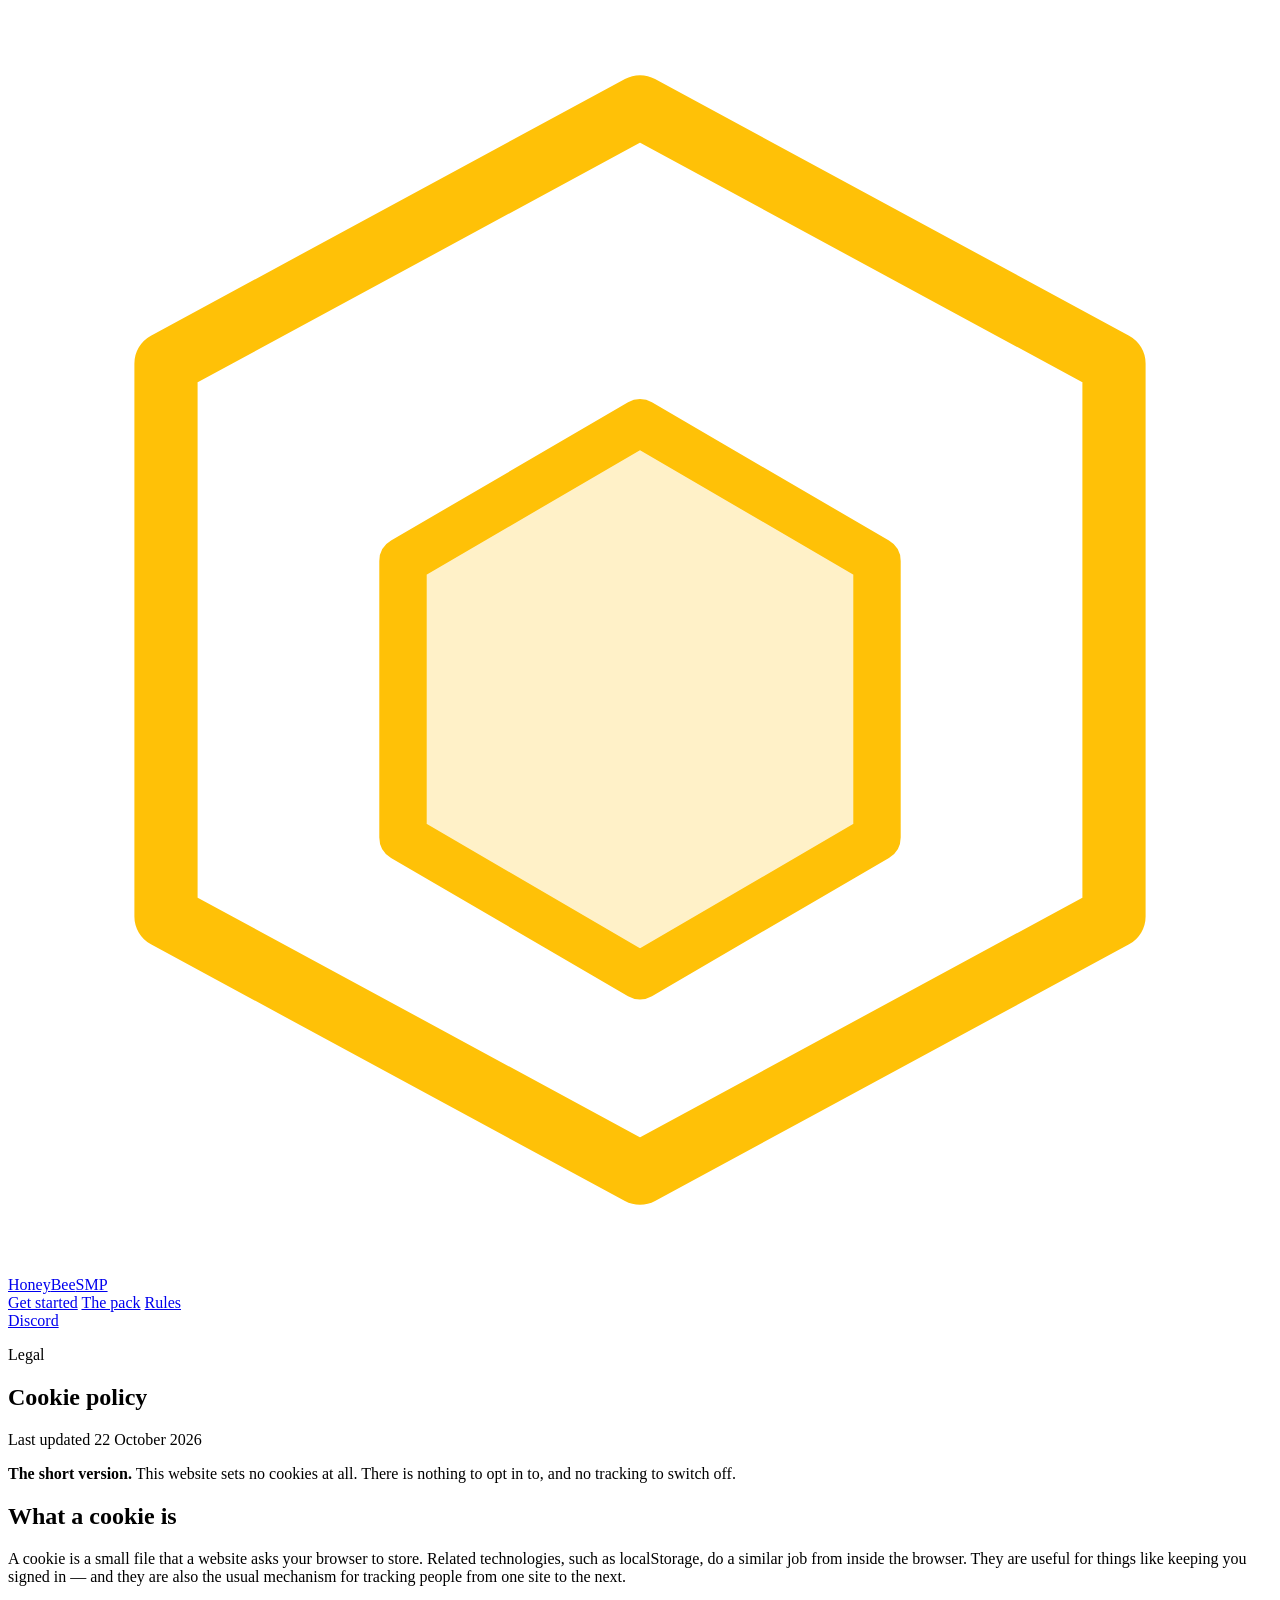
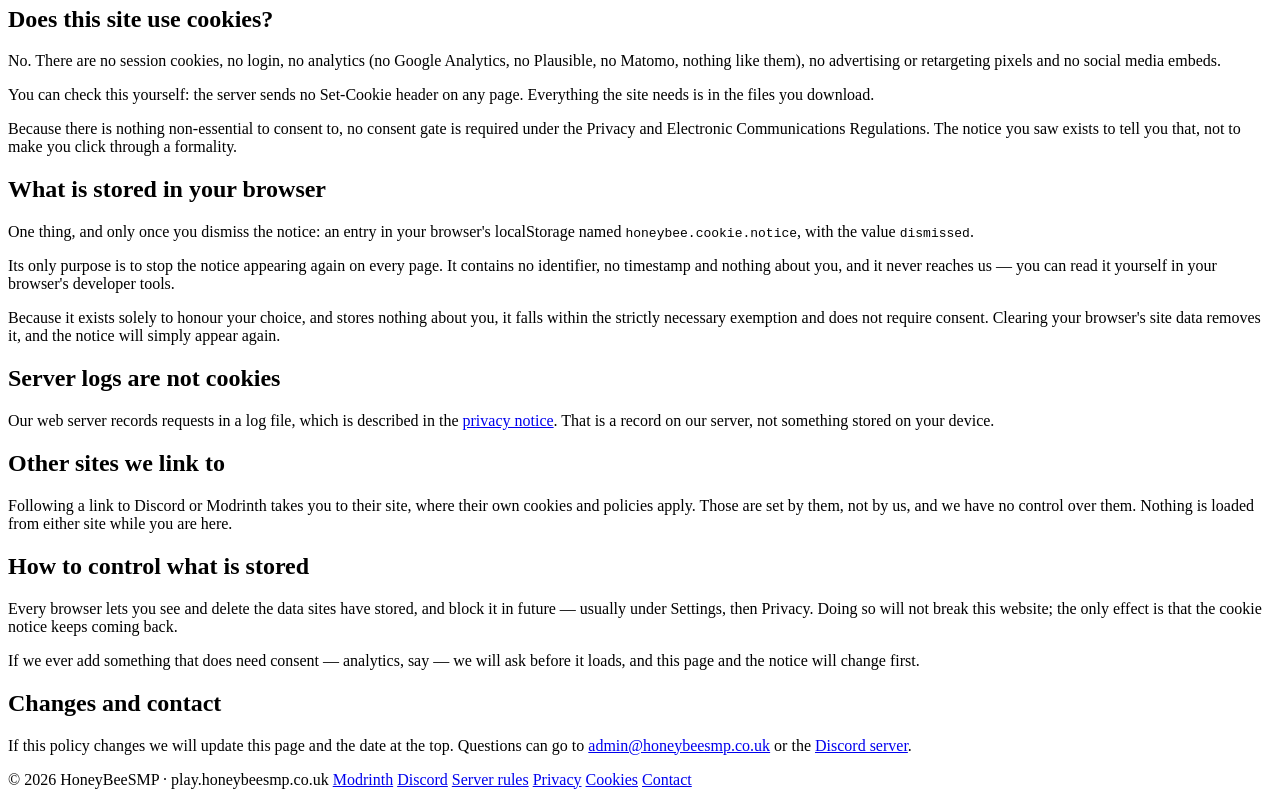
==== website/cookies.html @ 3a282241 "Split the website into pages and add the legal pages The single long page had grown past the point w" ====
<!DOCTYPE html>
<html lang="en">
<head>
  <meta charset="utf-8">
  <meta name="viewport" content="width=device-width, initial-scale=1">
  <title>Cookie policy - HoneyBeeSMP</title>
  <meta name="description" content="HoneyBeeSMP sets no cookies and runs no tracking. What is stored in your browser, and how to control it.">
  <meta name="theme-color" content="#0b0906">
  <meta property="og:title" content="Cookie policy - HoneyBeeSMP">
  <meta property="og:description" content="HoneyBeeSMP sets no cookies and runs no tracking. What is stored in your browser, and how to control it.">
  <meta property="og:type" content="website">
  <link rel="canonical" href="https://honeybeesmp.co.uk/cookies">
  <link rel="stylesheet" href="/assets/style.css">
</head>
<body>
  <div class="backdrop" aria-hidden="true"></div>

  <header class="nav">
    <div class="wrap">
      <a class="brand" href="#top">
        <svg viewBox="0 0 32 32" fill="none" aria-hidden="true">
          <path d="M16 2.5 28 9v14L16 29.5 4 23V9z" stroke="#ffc107" stroke-width="1.6" stroke-linejoin="round"/>
          <path d="M16 10.5 22 14v7l-6 3.5L10 21v-7z" fill="#ffc107" fill-opacity=".22" stroke="#ffc107" stroke-width="1.2" stroke-linejoin="round"/>
        </svg>
        <span>Honey<span class="bee">Bee</span>SMP</span>
      </a>
      <nav>
        <a href="/#join">Get started</a>
        <a href="/mods">The pack</a>
        <a href="/rules">Rules</a>
      </nav>
      <a class="btn ghost small" href="https://discord.gg/TsBmAGPtMG">Discord</a>
    </div>
  </header>

  <main id="top">
    <section class="section wrap">
      <p class="eyebrow">Legal</p>
      <h1>Cookie policy</h1>
      <p class="updated">Last updated 22 October 2026</p>
      <div class="prose">
        <p class="aside">
          <strong>The short version.</strong> This website sets no cookies at
          all. There is nothing to opt in to, and no tracking to switch off.
        </p>

        <h2>What a cookie is</h2>
        <p>
          A cookie is a small file that a website asks your browser to store.
          Related technologies, such as localStorage, do a similar job from
          inside the browser. They are useful for things like keeping you signed
          in &mdash; and they are also the usual mechanism for tracking people
          from one site to the next.
        </p>

        <h2>Does this site use cookies?</h2>
        <p>
          No. There are no session cookies, no login, no analytics (no Google
          Analytics, no Plausible, no Matomo, nothing like them), no advertising
          or retargeting pixels and no social media embeds.
        </p>
        <p>
          You can check this yourself: the server sends no Set-Cookie header on
          any page. Everything the site needs is in the files you download.
        </p>
        <p>
          Because there is nothing non-essential to consent to, no consent gate
          is required under the Privacy and Electronic Communications
          Regulations. The notice you saw exists to tell you that, not to make
          you click through a formality.
        </p>

        <h2>What is stored in your browser</h2>
        <p>
          One thing, and only once you dismiss the notice: an entry in your
          browser's localStorage named <code>honeybee.cookie.notice</code>, with
          the value <code>dismissed</code>.
        </p>
        <p>
          Its only purpose is to stop the notice appearing again on every page.
          It contains no identifier, no timestamp and nothing about you, and it
          never reaches us &mdash; you can read it yourself in your browser's
          developer tools.
        </p>
        <p>
          Because it exists solely to honour your choice, and stores nothing
          about you, it falls within the strictly necessary exemption and does
          not require consent. Clearing your browser's site data removes it, and
          the notice will simply appear again.
        </p>

        <h2>Server logs are not cookies</h2>
        <p>
          Our web server records requests in a log file, which is described in
          the <a href="/privacy">privacy notice</a>. That is a record on our
          server, not something stored on your device.
        </p>

        <h2>Other sites we link to</h2>
        <p>
          Following a link to Discord or Modrinth takes you to their site, where
          their own cookies and policies apply. Those are set by them, not by us,
          and we have no control over them. Nothing is loaded from either site
          while you are here.
        </p>

        <h2>How to control what is stored</h2>
        <p>
          Every browser lets you see and delete the data sites have stored, and
          block it in future &mdash; usually under Settings, then Privacy. Doing
          so will not break this website; the only effect is that the cookie
          notice keeps coming back.
        </p>
        <p>
          If we ever add something that does need consent &mdash; analytics, say
          &mdash; we will ask before it loads, and this page and the notice will
          change first.
        </p>

        <h2>Changes and contact</h2>
        <p>
          If this policy changes we will update this page and the date at the
          top. Questions can go to
          <a href="mailto:admin@honeybeesmp.co.uk">admin@honeybeesmp.co.uk</a>
          or the <a href="https://discord.gg/TsBmAGPtMG">Discord server</a>.
        </p>
      </div>
    </section>
  </main>

  <footer>
    <div class="wrap foot">
      <span>&copy; 2026 HoneyBeeSMP &middot; play.honeybeesmp.co.uk</span>
      <span class="foot-links">
        <a href="https://modrinth.com/server/honeybeesmp">Modrinth</a>
        <a href="https://discord.gg/TsBmAGPtMG">Discord</a>
        <a href="/rules">Server rules</a>
        <a href="/privacy">Privacy</a>
        <a href="/cookies">Cookies</a>
        <a href="mailto:admin@honeybeesmp.co.uk">Contact</a>
      </span>
    </div>
  </footer>

  <div class="cookie-banner" id="cookie-banner" role="region" aria-label="Cookie notice" hidden>
    <p>
      This site sets <strong>no cookies</strong> and runs no tracking. It saves one
      thing in your browser: that you have read this.
      <a href="/cookies">Cookie policy</a>.
    </p>
    <button class="btn primary small" type="button" data-cookie-dismiss>Got it</button>
  </div>
  <script src="/assets/site.js" defer></script>
</body>
</html>
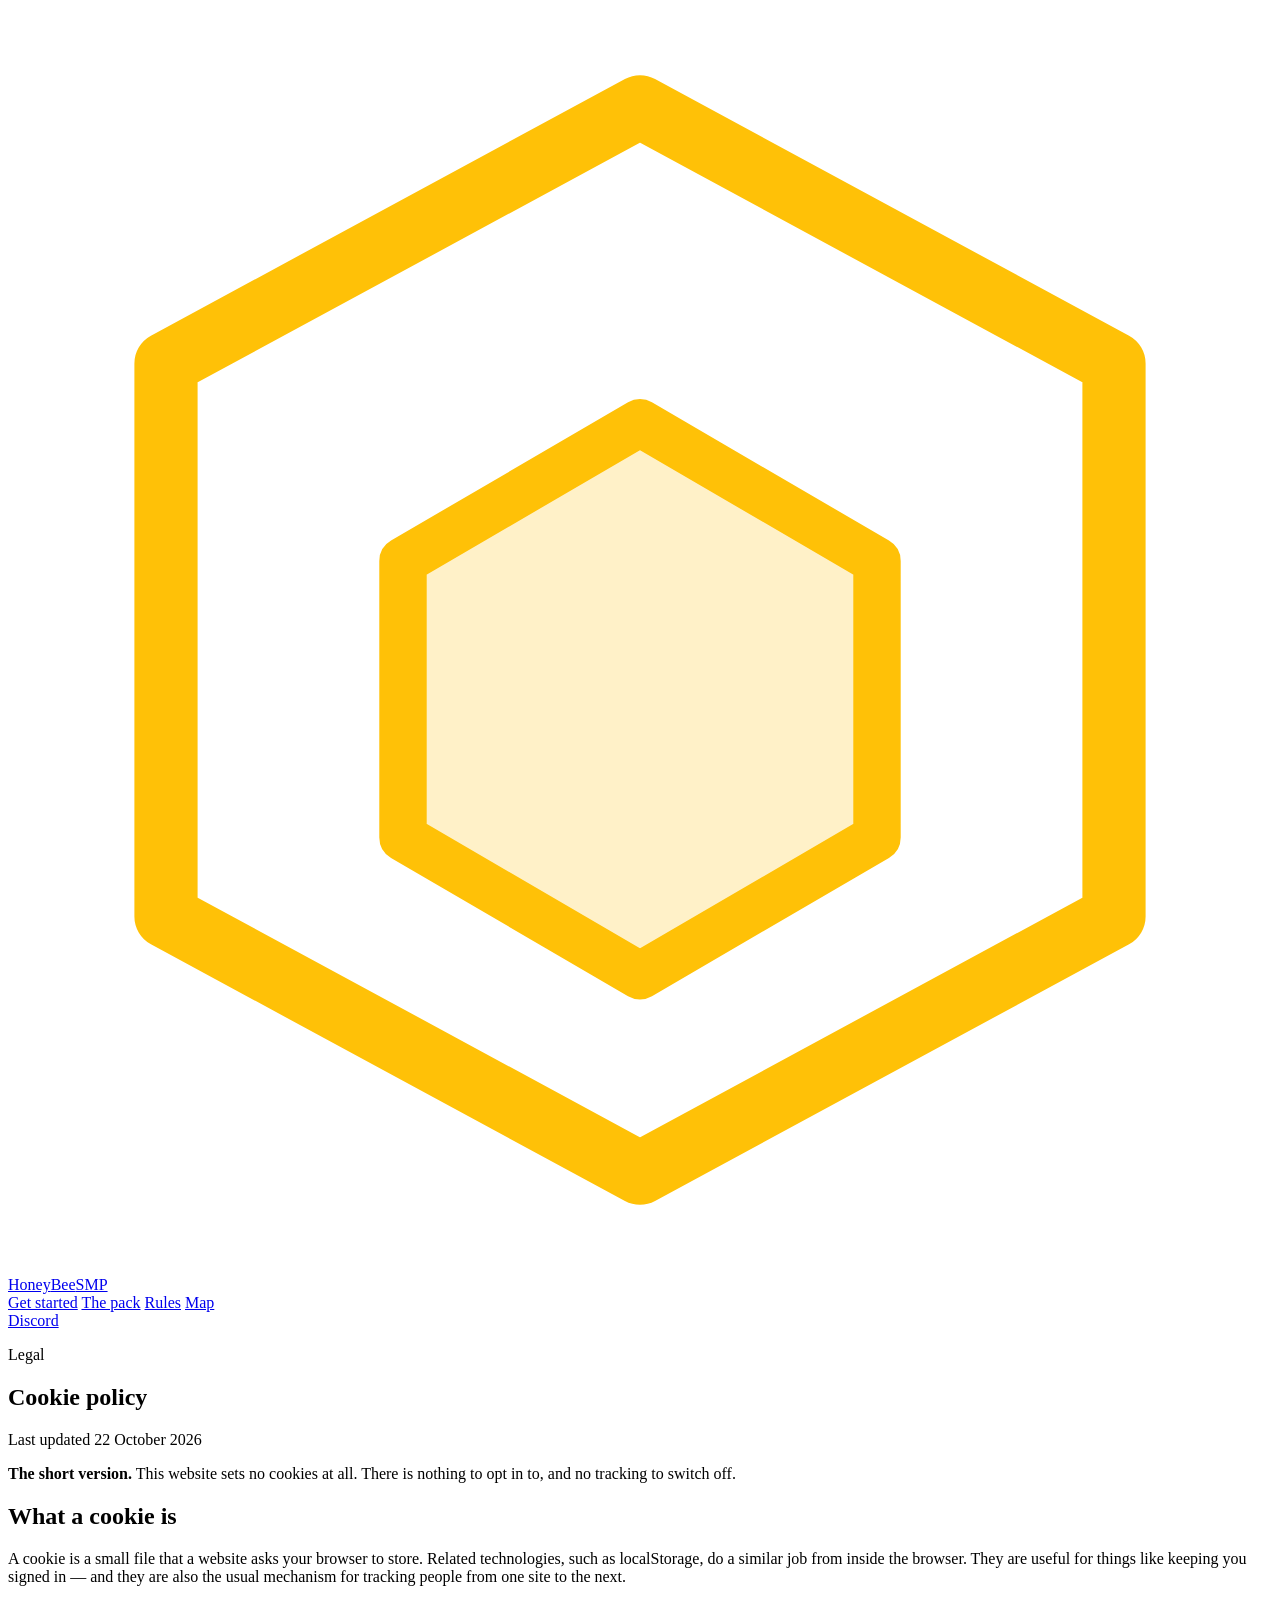
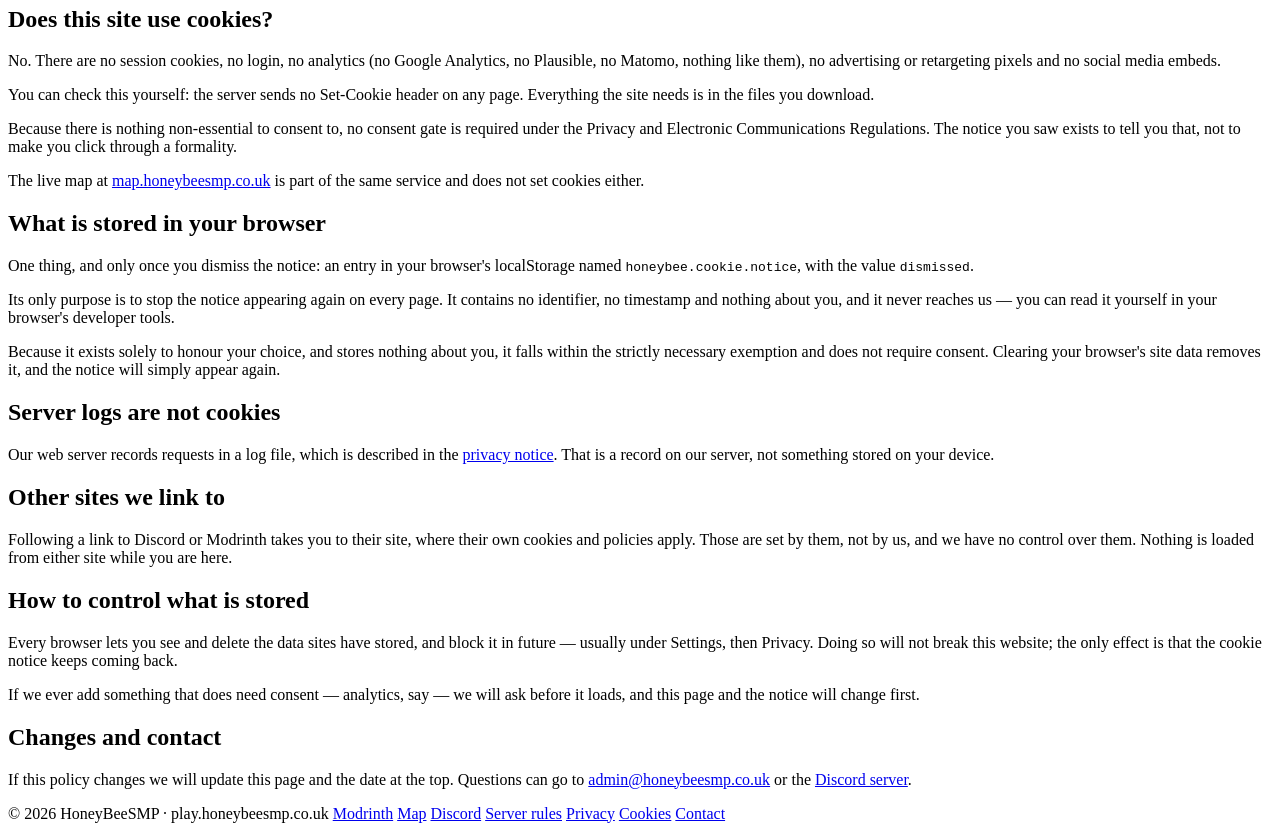
==== commit 5f24a7c1: "Link the live map from the site, the README and Discord The map gets a link in the site navigation a" ====
--- a/website/cookies.html
+++ b/website/cookies.html
@@ -28,6 +28,7 @@
         <a href="/#join">Get started</a>
         <a href="/mods">The pack</a>
         <a href="/rules">Rules</a>
+        <a href="https://map.honeybeesmp.co.uk">Map</a>
       </nav>
       <a class="btn ghost small" href="https://discord.gg/TsBmAGPtMG">Discord</a>
     </div>
@@ -68,6 +69,11 @@
           is required under the Privacy and Electronic Communications
           Regulations. The notice you saw exists to tell you that, not to make
           you click through a formality.
+        </p>
+        <p>
+          The live map at
+          <a href="https://map.honeybeesmp.co.uk">map.honeybeesmp.co.uk</a> is
+          part of the same service and does not set cookies either.
         </p>
 
         <h2>What is stored in your browser</h2>
@@ -133,6 +139,7 @@
       <span>&copy; 2026 HoneyBeeSMP &middot; play.honeybeesmp.co.uk</span>
       <span class="foot-links">
         <a href="https://modrinth.com/server/honeybeesmp">Modrinth</a>
+        <a href="https://map.honeybeesmp.co.uk">Map</a>
         <a href="https://discord.gg/TsBmAGPtMG">Discord</a>
         <a href="/rules">Server rules</a>
         <a href="/privacy">Privacy</a>
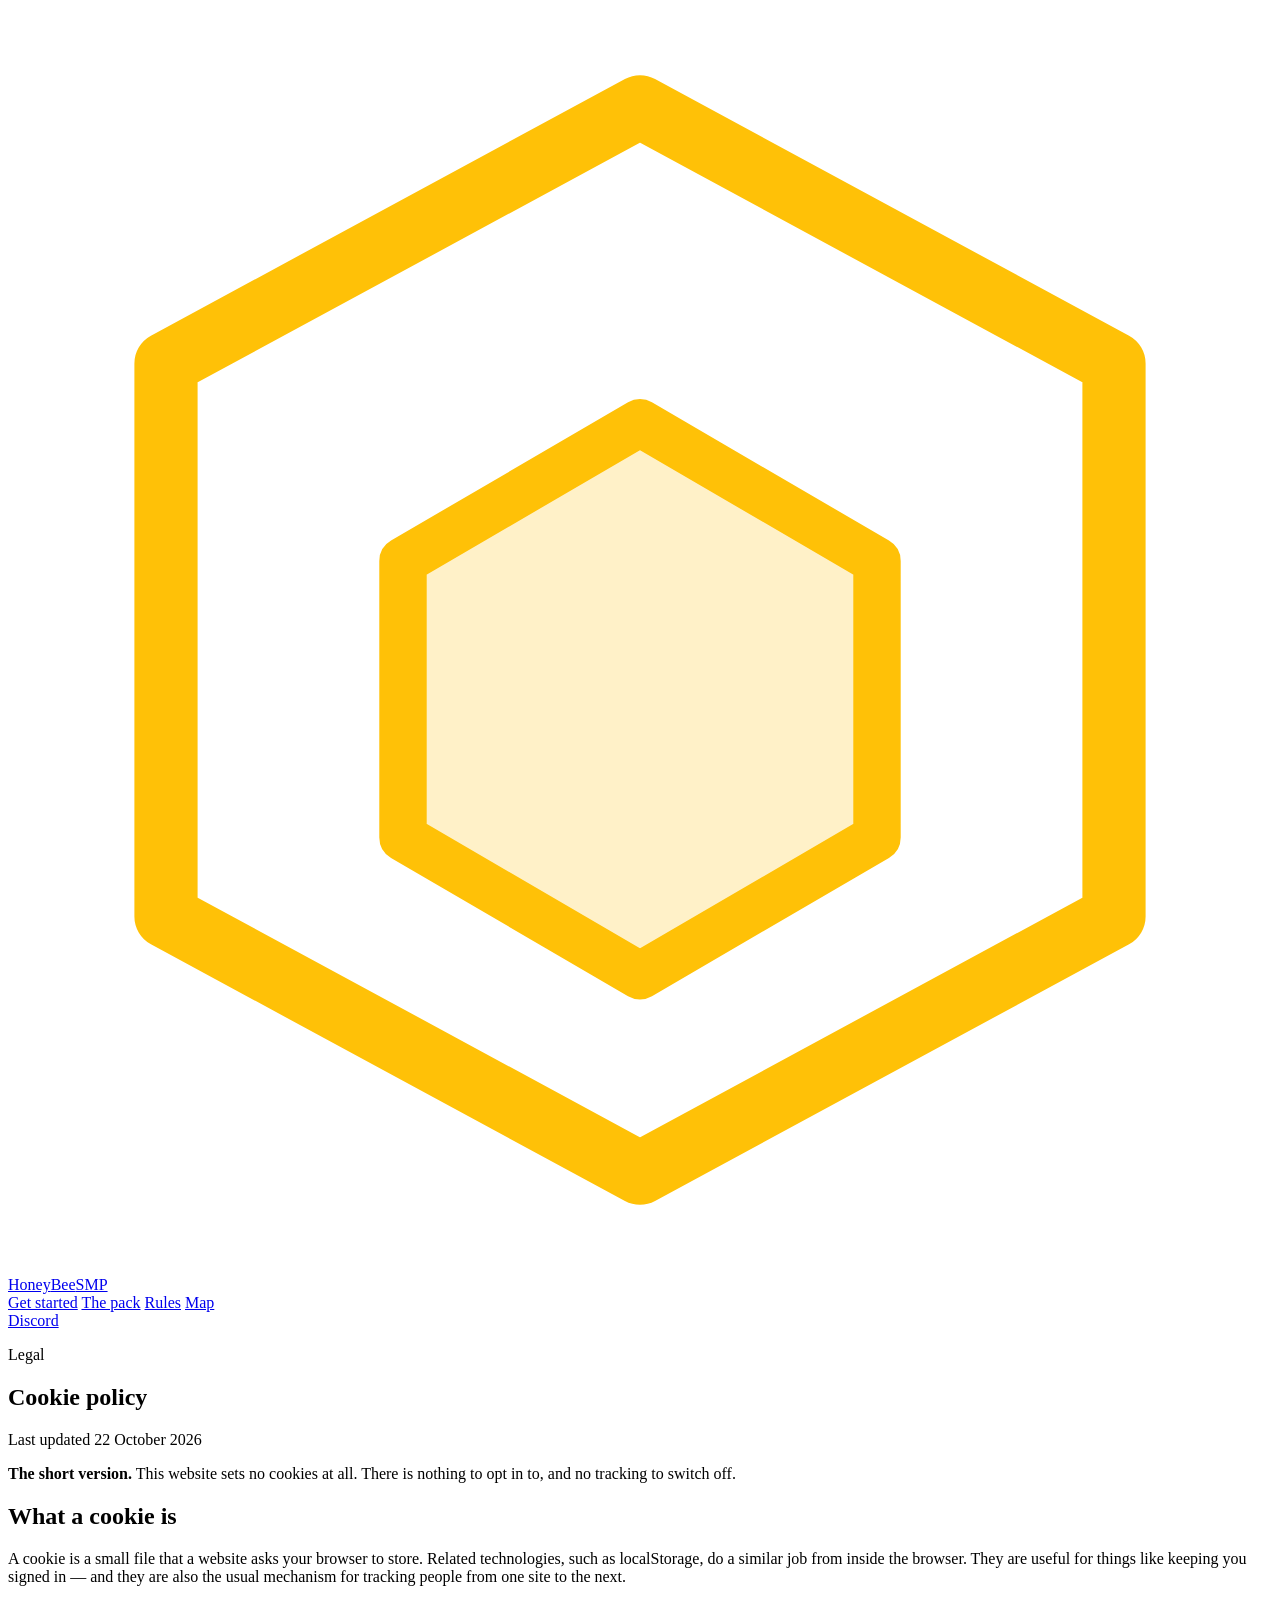
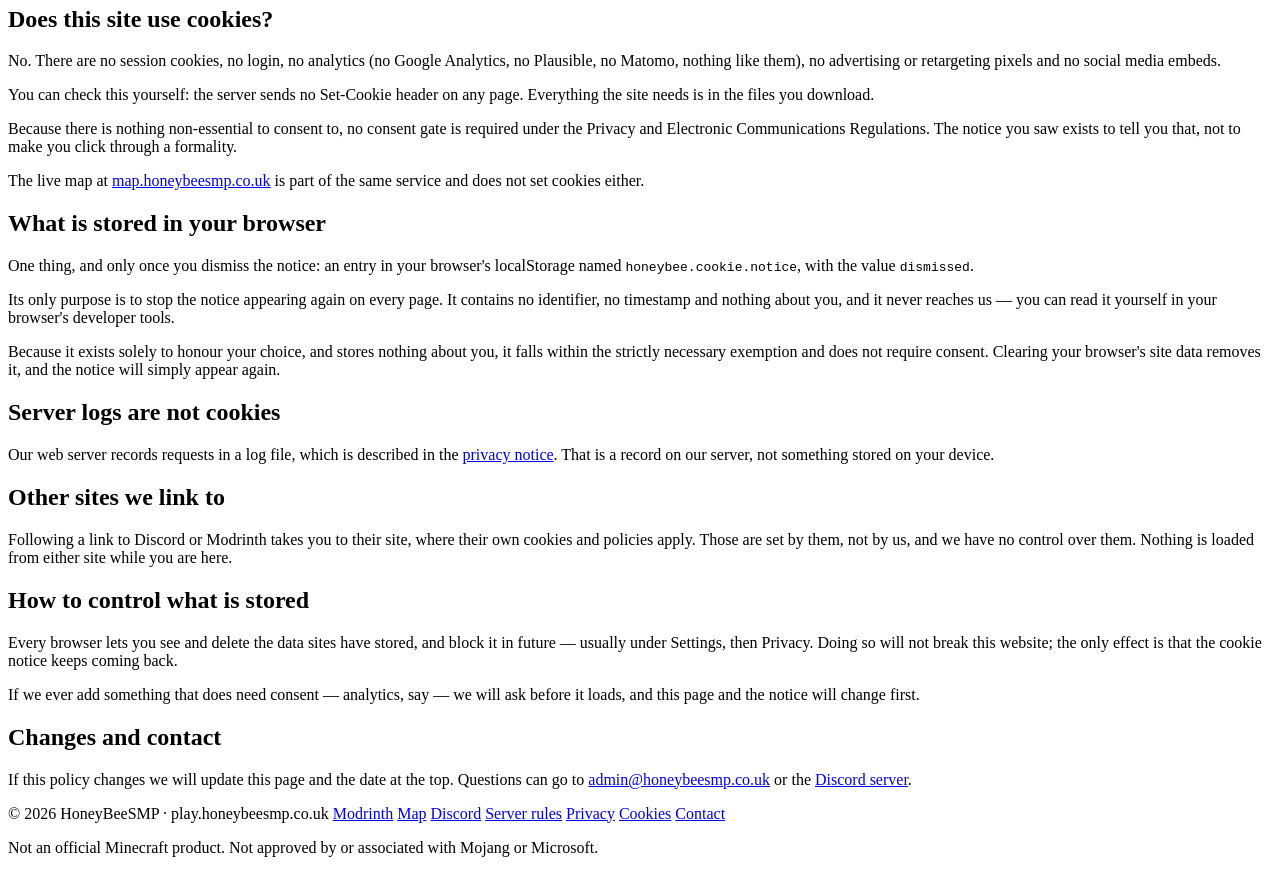
==== commit b38e3029: "Say in the footer that this is not affiliated with Mojang Mojang's usage guidelines ask for exactly " ====
--- a/website/cookies.html
+++ b/website/cookies.html
@@ -1,15 +1,30 @@
 <!DOCTYPE html>
-<html lang="en">
+<html lang="en-GB">
 <head>
   <meta charset="utf-8">
   <meta name="viewport" content="width=device-width, initial-scale=1">
   <title>Cookie policy - HoneyBeeSMP</title>
   <meta name="description" content="HoneyBeeSMP sets no cookies and runs no tracking. What is stored in your browser, and how to control it.">
   <meta name="theme-color" content="#0b0906">
+  <meta name="robots" content="index, follow, max-image-preview:large">
+  <link rel="canonical" href="https://honeybeesmp.co.uk/cookies">
+  <link rel="icon" href="/assets/favicon.svg" type="image/svg+xml">
+  <link rel="icon" href="/assets/favicon-32.png" sizes="32x32" type="image/png">
+  <link rel="apple-touch-icon" href="/assets/icon-180.png">
+  <meta property="og:site_name" content="HoneyBeeSMP">
+  <meta property="og:locale" content="en_GB">
+  <meta property="og:type" content="website">
+  <meta property="og:url" content="https://honeybeesmp.co.uk/cookies">
   <meta property="og:title" content="Cookie policy - HoneyBeeSMP">
   <meta property="og:description" content="HoneyBeeSMP sets no cookies and runs no tracking. What is stored in your browser, and how to control it.">
-  <meta property="og:type" content="website">
-  <link rel="canonical" href="https://honeybeesmp.co.uk/cookies">
+  <meta property="og:image" content="https://honeybeesmp.co.uk/assets/og-image.png">
+  <meta property="og:image:width" content="1200">
+  <meta property="og:image:height" content="630">
+  <meta property="og:image:alt" content="HoneyBeeSMP - a Create and automation Minecraft server">
+  <meta name="twitter:card" content="summary_large_image">
+  <meta name="twitter:title" content="Cookie policy - HoneyBeeSMP">
+  <meta name="twitter:description" content="HoneyBeeSMP sets no cookies and runs no tracking. What is stored in your browser, and how to control it.">
+  <meta name="twitter:image" content="https://honeybeesmp.co.uk/assets/og-image.png">
   <link rel="stylesheet" href="/assets/style.css">
 </head>
 <body>
@@ -146,6 +161,12 @@
         <a href="/cookies">Cookies</a>
         <a href="mailto:admin@honeybeesmp.co.uk">Contact</a>
       </span>
+
+    <div class="wrap">
+      <p class="disclaimer">
+        Not an official Minecraft product. Not approved by or associated with
+        Mojang or Microsoft.
+      </p>
     </div>
   </footer>
 
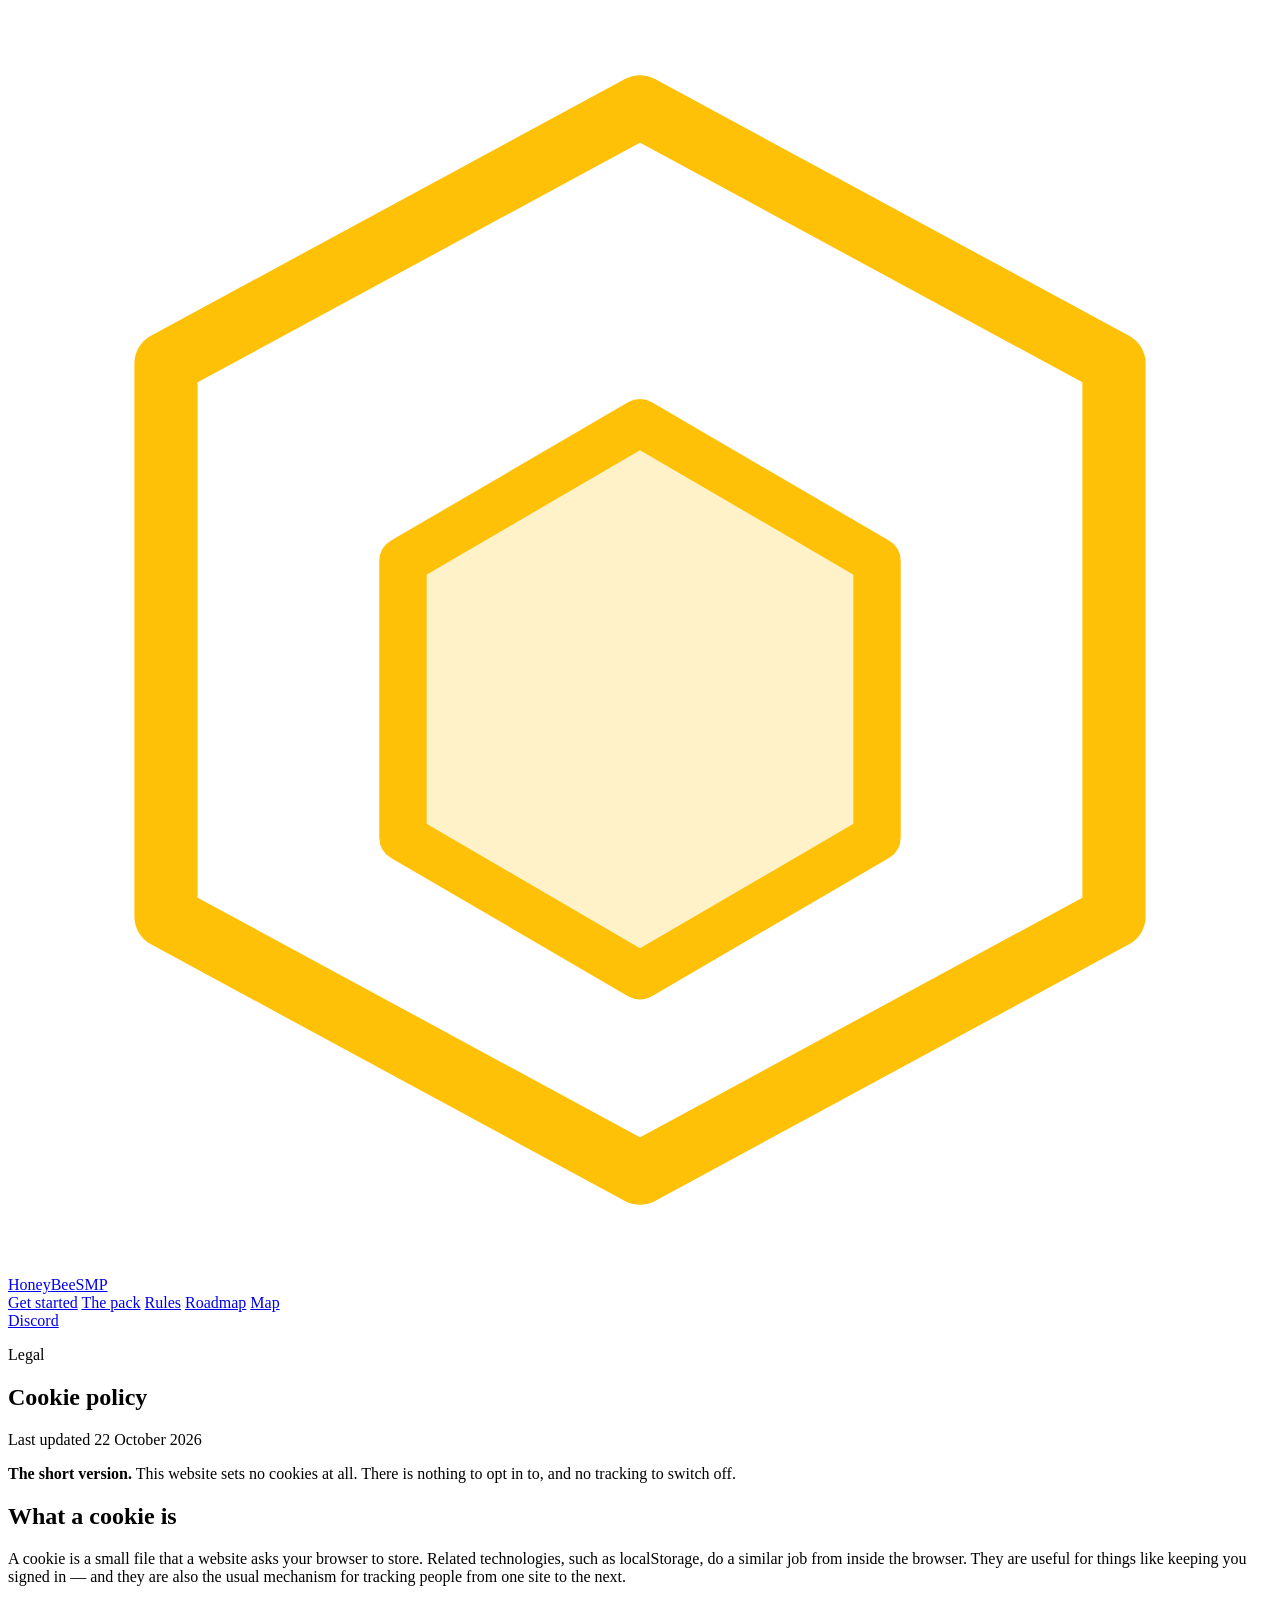
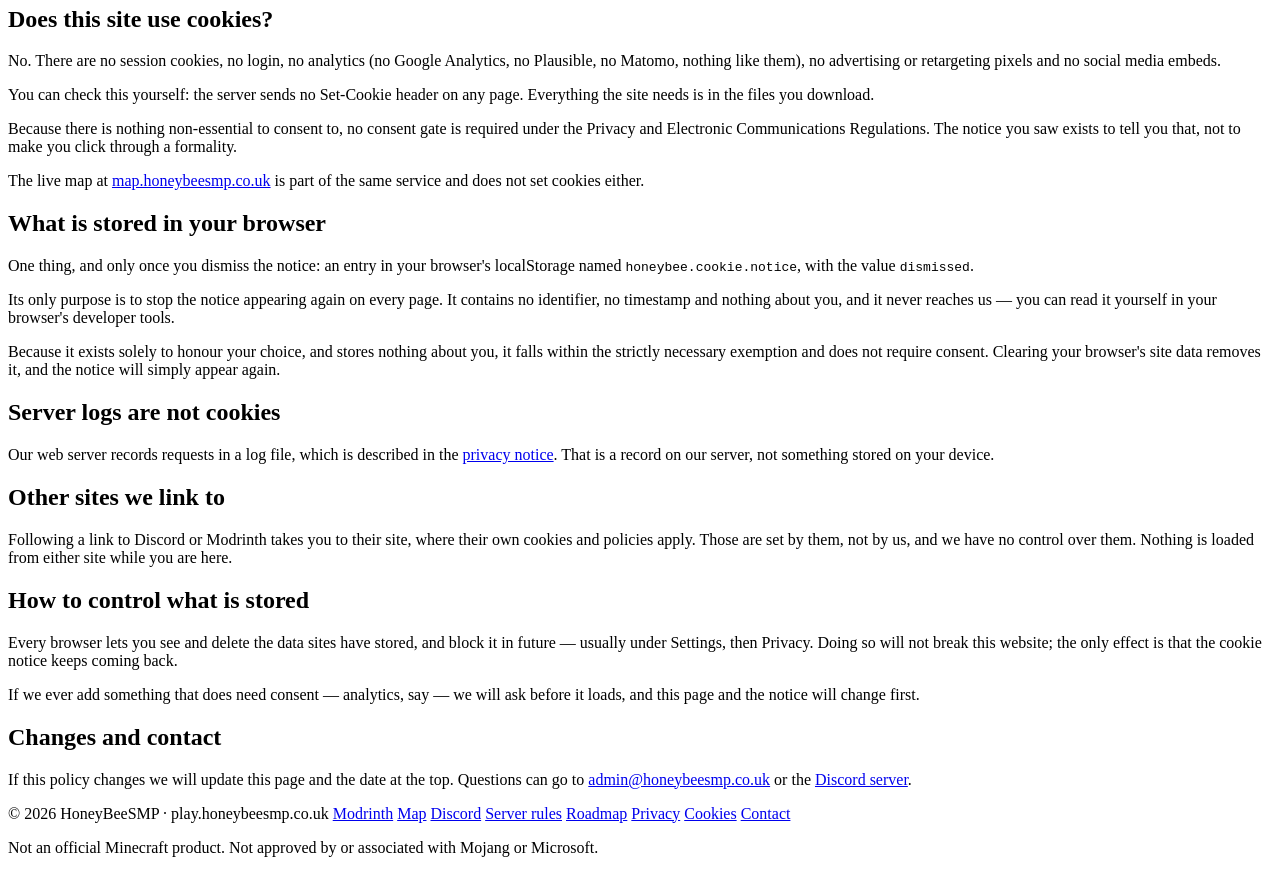
==== commit cabc062c: "Add a public roadmap page" ====
--- a/website/cookies.html
+++ b/website/cookies.html
@@ -43,6 +43,7 @@
         <a href="/#join">Get started</a>
         <a href="/mods">The pack</a>
         <a href="/rules">Rules</a>
+        <a href="/roadmap">Roadmap</a>
         <a href="https://map.honeybeesmp.co.uk">Map</a>
       </nav>
       <a class="btn ghost small" href="https://discord.gg/TsBmAGPtMG">Discord</a>
@@ -157,10 +158,12 @@
         <a href="https://map.honeybeesmp.co.uk">Map</a>
         <a href="https://discord.gg/TsBmAGPtMG">Discord</a>
         <a href="/rules">Server rules</a>
+        <a href="/roadmap">Roadmap</a>
         <a href="/privacy">Privacy</a>
         <a href="/cookies">Cookies</a>
         <a href="mailto:admin@honeybeesmp.co.uk">Contact</a>
       </span>
+    </div>
 
     <div class="wrap">
       <p class="disclaimer">
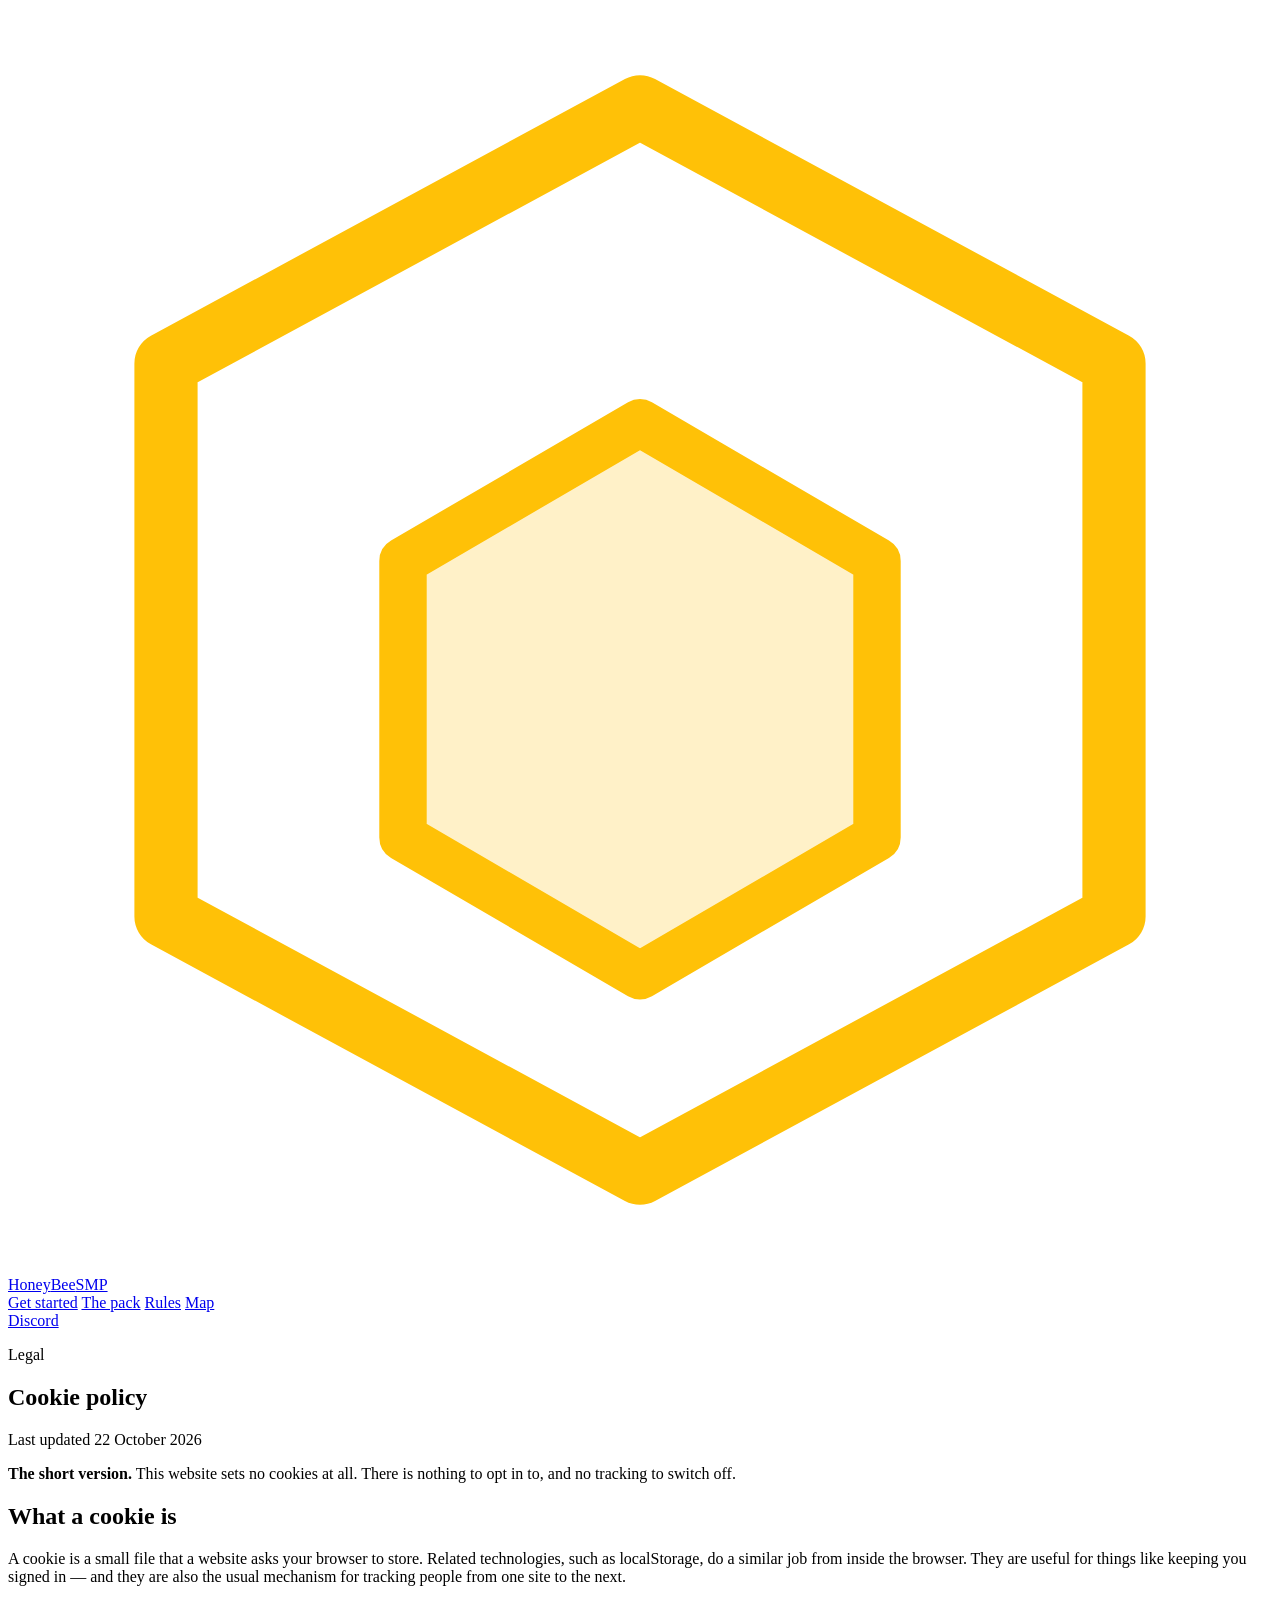
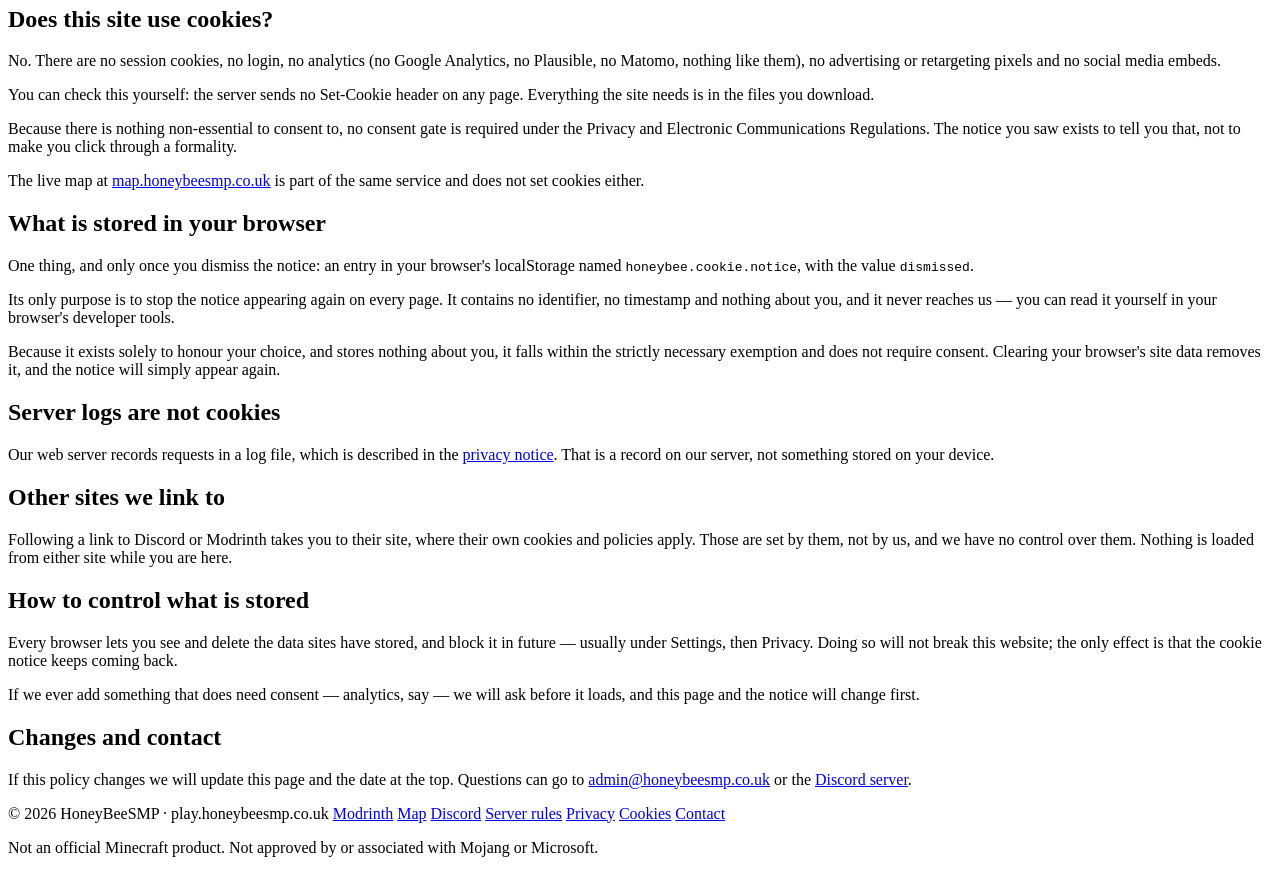
==== commit 1cc23c77: "Remove the roadmap page" ====
--- a/website/cookies.html
+++ b/website/cookies.html
@@ -43,7 +43,6 @@
         <a href="/#join">Get started</a>
         <a href="/mods">The pack</a>
         <a href="/rules">Rules</a>
-        <a href="/roadmap">Roadmap</a>
         <a href="https://map.honeybeesmp.co.uk">Map</a>
       </nav>
       <a class="btn ghost small" href="https://discord.gg/TsBmAGPtMG">Discord</a>
@@ -158,7 +157,6 @@
         <a href="https://map.honeybeesmp.co.uk">Map</a>
         <a href="https://discord.gg/TsBmAGPtMG">Discord</a>
         <a href="/rules">Server rules</a>
-        <a href="/roadmap">Roadmap</a>
         <a href="/privacy">Privacy</a>
         <a href="/cookies">Cookies</a>
         <a href="mailto:admin@honeybeesmp.co.uk">Contact</a>
